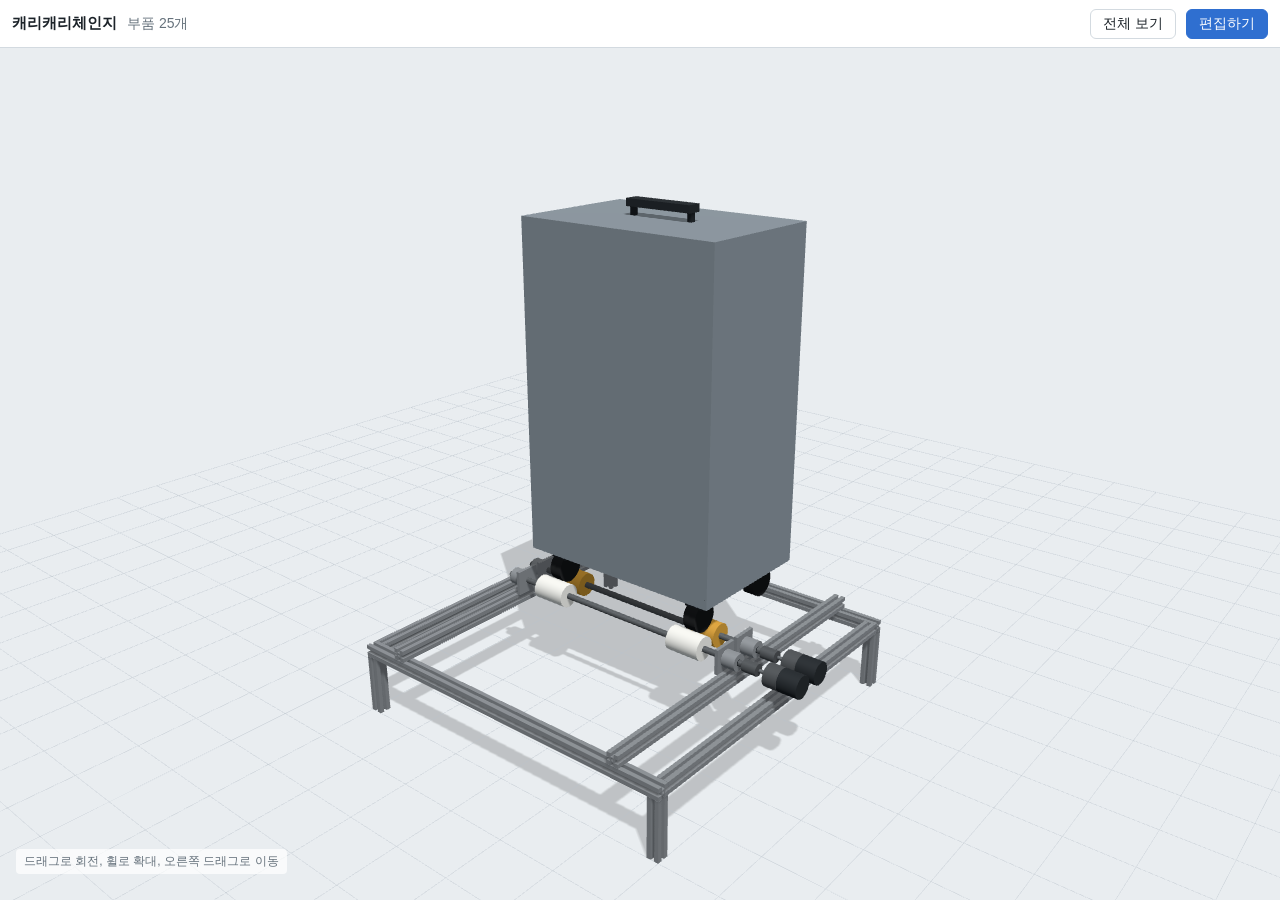
==== index.html @ 7be14877 "feat: 3D 뷰어와 편집 페이지 추가 - index.html: scene.json 배치를 3D로 보여주는 보기 페이지 - editor.html: 에셋 추가, 이동/회전, 길이 " ====
<!doctype html>
<html lang="ko">
<head>
<meta charset="utf-8">
<meta name="viewport" content="width=device-width, initial-scale=1">
<title>캐리캐리체인지 3D 뷰어</title>
<link rel="stylesheet" href="css/common.css">
<style>
  #view{position:fixed;inset:48px 0 0 0}
  #tip{position:fixed;pointer-events:none;background:var(--panel);color:var(--text);border:1px solid var(--line);border-radius:6px;padding:6px 10px;font-size:13px;line-height:1.45;display:none;box-shadow:0 4px 16px rgba(0,0,0,.12);max-width:280px}
  #tip small{color:var(--muted);display:block}
  .hint{position:fixed;left:16px;bottom:14px;font-size:12px;color:var(--muted);background:rgba(255,255,255,.7);padding:4px 8px;border-radius:4px}
</style>
<script type="importmap">
{ "imports": {
  "three": "./vendor/three/three.module.min.js",
  "three/addons/": "./vendor/three/addons/"
} }
</script>
</head>
<body>
<header class="bar">
  <strong>캐리캐리체인지</strong>
  <span class="muted" id="count"></span>
  <span class="spacer"></span>
  <button type="button" class="btn" id="fit">전체 보기</button>
  <a class="btn primary" href="editor.html">편집하기</a>
</header>
<div id="view"></div>
<div id="tip"></div>
<p class="hint">드래그로 회전, 휠로 확대, 오른쪽 드래그로 이동</p>
<div id="msg" class="msg" hidden></div>

<script type="module">
import { createViewport, fetchScene, buildObject, frameObjects, pickObject } from './js/scene.js';
import { ASSET_MAP } from './js/assets.js';

const view = createViewport(document.getElementById('view'));
const tip = document.getElementById('tip');

try {
  const data = await fetchScene();
  for (const e of data.objects) view.root.add(buildObject(e));
  document.getElementById('count').textContent = `부품 ${data.objects.length}개`;
  frameObjects(view, view.root.children);
} catch (err) {
  const m = document.getElementById('msg');
  m.hidden = false;
  m.innerHTML = `<b>장면을 불러오지 못했습니다.</b><br>${err.message}<br><small>파일을 더블클릭해서 열면 브라우저가 scene.json 읽기를 막습니다. 터미널에서 <code>python3 -m http.server</code> 실행 후 http://localhost:8000 으로 열어 주세요.</small>`;
}

document.getElementById('fit').onclick = () => frameObjects(view, view.root.children);

view.renderer.domElement.addEventListener('pointermove', e => {
  const o = pickObject(view, e.clientX, e.clientY);
  if (!o) { tip.style.display = 'none'; return; }
  const ent = o.userData.entry, a = ASSET_MAP[ent.asset];
  const len = ent.params?.length ? `, 길이 ${ent.params.length} mm` : '';
  tip.innerHTML = `${ent.name}<small>${a ? a.name : ent.asset}${len}</small>`;
  tip.style.display = 'block';
  tip.style.left = (e.clientX + 14) + 'px';
  tip.style.top = (e.clientY + 14) + 'px';
});
view.renderer.domElement.addEventListener('pointerleave', () => tip.style.display = 'none');
</script>
</body>
</html>
---- css/common.css ----
:root{
  --bg:#e9edf0;
  --panel:#ffffff;
  --text:#1c2329;
  --muted:#66727c;
  --line:#d3dae0;
  --accent:#2f6fd0;
  --accent-text:#ffffff;
  --danger:#c43c3c;
  --hover:#f1f4f6;
  --font:-apple-system, BlinkMacSystemFont, "Apple SD Gothic Neo", "Pretendard", "Malgun Gothic", sans-serif;
}
*{box-sizing:border-box}
html,body{margin:0;height:100%;overflow:hidden;background:var(--bg);color:var(--text);font-family:var(--font);font-size:14px}
button,input,select{font:inherit;color:inherit}
.bar{position:fixed;top:0;left:0;right:0;height:48px;display:flex;align-items:center;gap:10px;padding:0 12px;background:var(--panel);border-bottom:1px solid var(--line);z-index:10}
.bar strong{font-size:15px;white-space:nowrap}
.spacer{flex:1}
.muted{color:var(--muted)}
.btn{display:inline-flex;align-items:center;gap:6px;height:30px;padding:0 12px;border:1px solid var(--line);border-radius:6px;background:var(--panel);text-decoration:none;color:var(--text);cursor:pointer;white-space:nowrap}
.btn:hover{background:var(--hover)}
.btn.primary{background:var(--accent);border-color:var(--accent);color:var(--accent-text)}
.btn.primary:hover{filter:brightness(1.08)}
.btn.on{background:var(--text);border-color:var(--text);color:#fff}
.btn:disabled{opacity:.45;cursor:default}
.btn:focus-visible,a:focus-visible,input:focus-visible,select:focus-visible{outline:2px solid var(--accent);outline-offset:1px}
.msg{position:fixed;left:50%;top:50%;transform:translate(-50%,-50%);background:var(--panel);border:1px solid var(--line);border-radius:8px;padding:18px 20px;max-width:440px;line-height:1.6;box-shadow:0 8px 30px rgba(0,0,0,.12);z-index:20}
.msg small{color:var(--muted)}
code{background:var(--hover);padding:1px 5px;border-radius:4px;font-size:.92em}
[hidden]{display:none !important}
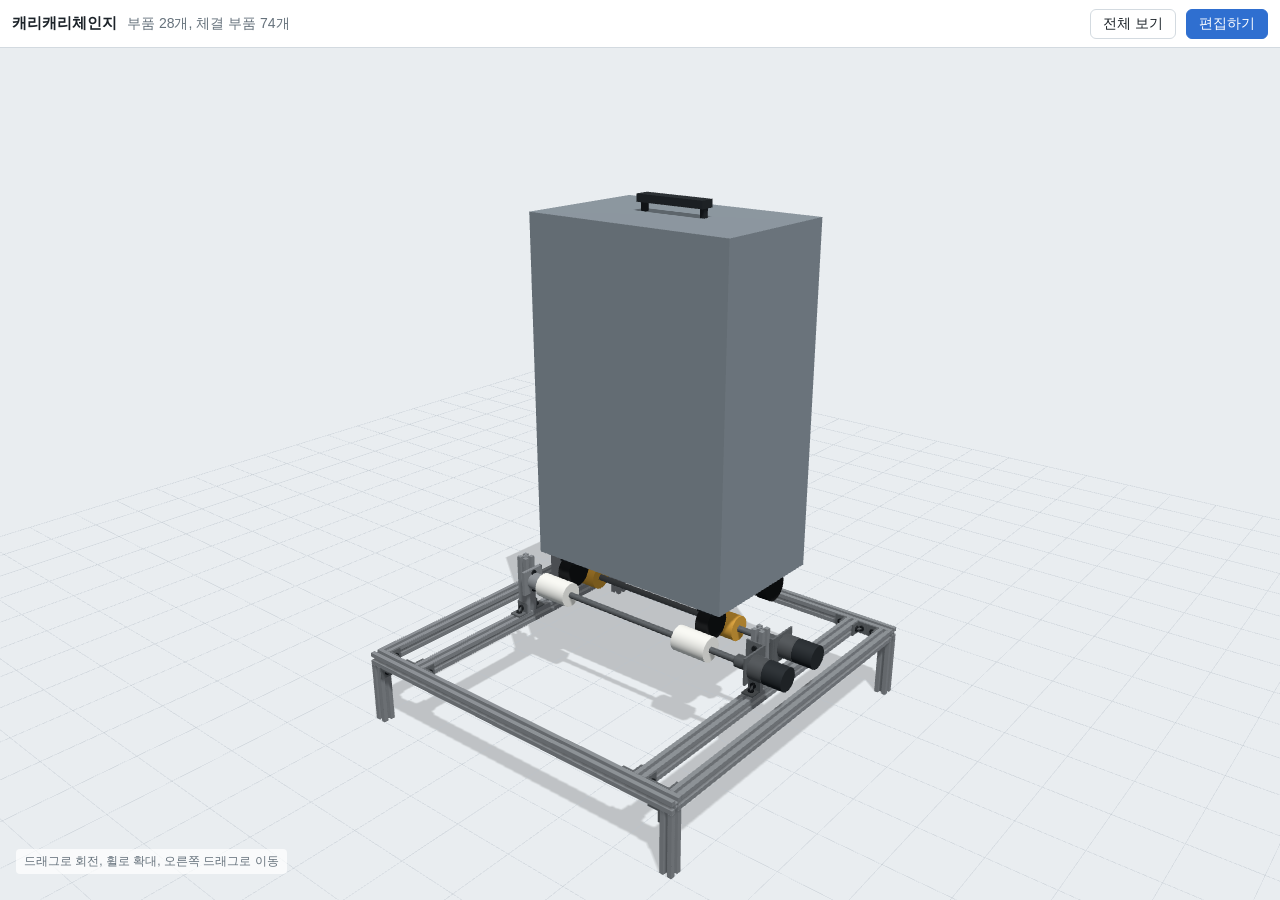
==== commit 4026d038: "feat: 조립 규칙과 자동 체결 부품 추가 - 프로파일 T자/ㄱ자/일자 결합 판정, 코너 브라켓·일자 플레이트·M5 볼트 자동 생성 - 베어링 홀더·모터 브라켓은 프로파일 옆면," ====
--- a/index.html
+++ b/index.html
@@ -9,6 +9,7 @@
   #view{position:fixed;inset:48px 0 0 0}
   #tip{position:fixed;pointer-events:none;background:var(--panel);color:var(--text);border:1px solid var(--line);border-radius:6px;padding:6px 10px;font-size:13px;line-height:1.45;display:none;box-shadow:0 4px 16px rgba(0,0,0,.12);max-width:280px}
   #tip small{color:var(--muted);display:block}
+  #tip small.bad{color:var(--danger)}
   .hint{position:fixed;left:16px;bottom:14px;font-size:12px;color:var(--muted);background:rgba(255,255,255,.7);padding:4px 8px;border-radius:4px}
 </style>
 <script type="importmap">
@@ -32,16 +33,23 @@
 <div id="msg" class="msg" hidden></div>
 
 <script type="module">
-import { createViewport, fetchScene, buildObject, frameObjects, pickObject } from './js/scene.js';
+import { createViewport, fetchScene, buildObject, frameObjects, pickObject, renderHardware, markProblem } from './js/scene.js';
+import { analyze } from './js/assembly.js';
 import { ASSET_MAP } from './js/assets.js';
 
 const view = createViewport(document.getElementById('view'));
 const tip = document.getElementById('tip');
+let problems = new Map();
 
 try {
   const data = await fetchScene();
   for (const e of data.objects) view.root.add(buildObject(e));
-  document.getElementById('count').textContent = `부품 ${data.objects.length}개`;
+  const a = analyze(data.objects);
+  renderHardware(view, a.hardware);
+  for (const g of view.root.children) markProblem(g, a.problems.has(g.userData.entry.id));
+  problems = a.problems;
+  const warn = a.problems.size ? `, 경고 ${a.problems.size}개` : '';
+  document.getElementById('count').textContent = `부품 ${data.objects.length}개, 체결 부품 ${a.hardware.length}개${warn}`;
   frameObjects(view, view.root.children);
 } catch (err) {
   const m = document.getElementById('msg');
@@ -56,7 +64,8 @@
   if (!o) { tip.style.display = 'none'; return; }
   const ent = o.userData.entry, a = ASSET_MAP[ent.asset];
   const len = ent.params?.length ? `, 길이 ${ent.params.length} mm` : '';
-  tip.innerHTML = `${ent.name}<small>${a ? a.name : ent.asset}${len}</small>`;
+  const p = problems.get(ent.id);
+  tip.innerHTML = `${ent.name}<small>${a ? a.name : ent.asset}${len}</small>${p ? `<small class="bad">${p}</small>` : ''}`;
   tip.style.display = 'block';
   tip.style.left = (e.clientX + 14) + 'px';
   tip.style.top = (e.clientY + 14) + 'px';
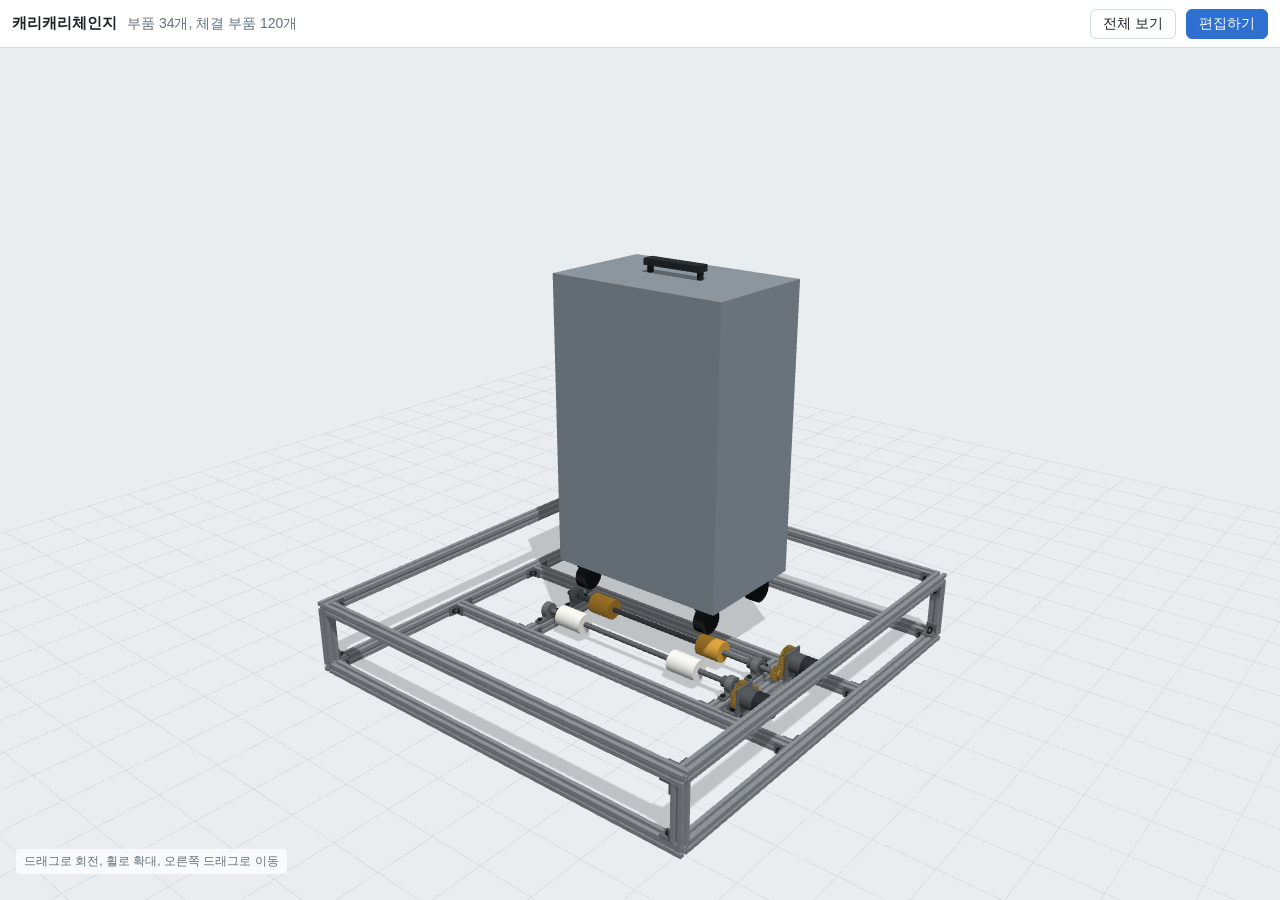
==== commit 50ad1ca9: "feat: 편집 페이지 비밀번호 추가 - 보기 페이지의 '편집하기'와 editor.html 직접 접속 모두 비밀번호 확인 - 확인 전에는 편집 화면을 흐리게 가리고 조작 불가 - " ====
--- a/index.html
+++ b/index.html
@@ -25,7 +25,7 @@
   <span class="muted" id="count"></span>
   <span class="spacer"></span>
   <button type="button" class="btn" id="fit">전체 보기</button>
-  <a class="btn primary" href="editor.html">편집하기</a>
+  <a class="btn primary" href="editor.html" id="edit-link">편집하기</a>
 </header>
 <div id="view"></div>
 <div id="tip"></div>
@@ -33,22 +33,32 @@
 <div id="msg" class="msg" hidden></div>
 
 <script type="module">
-import { createViewport, fetchScene, buildObject, frameObjects, pickObject, renderHardware, markProblem } from './js/scene.js';
+import { createViewport, fetchScene, buildObject, frameObjects, pickObject, renderHardware, markProblem, renderLinks } from './js/scene.js';
 import { analyze } from './js/assembly.js';
+import { isUnlocked, askPassword } from './js/gate.js';
+
+document.getElementById('edit-link').addEventListener('click', ev => {
+  if (isUnlocked()) return;
+  ev.preventDefault();
+  askPassword({ onOk: () => { location.href = 'editor.html'; } });
+});
 import { ASSET_MAP } from './js/assets.js';
 
 const view = createViewport(document.getElementById('view'));
 const tip = document.getElementById('tip');
-let problems = new Map();
+let problems = new Map(), gears = [];
 
 try {
   const data = await fetchScene();
   for (const e of data.objects) view.root.add(buildObject(e));
-  const a = analyze(data.objects);
+  const a = analyze(data.objects, data.links);
   renderHardware(view, a.hardware);
+  renderLinks(view, a.gears, a.linkProblems);
   for (const g of view.root.children) markProblem(g, a.problems.has(g.userData.entry.id));
   problems = a.problems;
-  const warn = a.problems.size ? `, 경고 ${a.problems.size}개` : '';
+  gears = a.gears;
+  const nw = a.problems.size + a.linkProblems.size;
+  const warn = nw ? `, 경고 ${nw}개` : '';
   document.getElementById('count').textContent = `부품 ${data.objects.length}개, 체결 부품 ${a.hardware.length}개${warn}`;
   frameObjects(view, view.root.children);
 } catch (err) {
@@ -62,6 +72,14 @@
 view.renderer.domElement.addEventListener('pointermove', e => {
   const o = pickObject(view, e.clientX, e.clientY);
   if (!o) { tip.style.display = 'none'; return; }
+  if (o.userData.link) {
+    const g = gears.find(x => x.link === o.userData.link);
+    tip.innerHTML = `평기어 연결<small>모듈 ${g.m}, ${g.zA}T ↔ ${g.zB}T</small>`;
+    tip.style.display = 'block';
+    tip.style.left = (e.clientX + 14) + 'px';
+    tip.style.top = (e.clientY + 14) + 'px';
+    return;
+  }
   const ent = o.userData.entry, a = ASSET_MAP[ent.asset];
   const len = ent.params?.length ? `, 길이 ${ent.params.length} mm` : '';
   const p = problems.get(ent.id);
--- a/css/common.css
+++ b/css/common.css
@@ -28,3 +28,14 @@
 .msg small{color:var(--muted)}
 code{background:var(--hover);padding:1px 5px;border-radius:4px;font-size:.92em}
 [hidden]{display:none !important}
+
+/* 편집 비밀번호 */
+body.locked > :not(dialog){filter:blur(6px);pointer-events:none;user-select:none}
+dialog.gate{border:1px solid var(--line);border-radius:10px;padding:20px 22px;width:min(320px,90vw)}
+dialog.gate::backdrop{background:rgba(20,28,34,.35)}
+dialog.gate h2{font-size:16px;margin:0 0 4px}
+.gate-help{margin:0 0 12px;color:var(--muted);font-size:13px}
+dialog.gate input{width:100%;height:36px;border:1px solid var(--line);border-radius:6px;padding:0 10px;font-size:16px;letter-spacing:.2em}
+.gate-err{color:var(--danger);font-size:12px;margin:6px 0 0}
+.gate-actions{display:flex;justify-content:flex-end;gap:6px;margin-top:14px}
+dialog.gate form{text-align:left}
